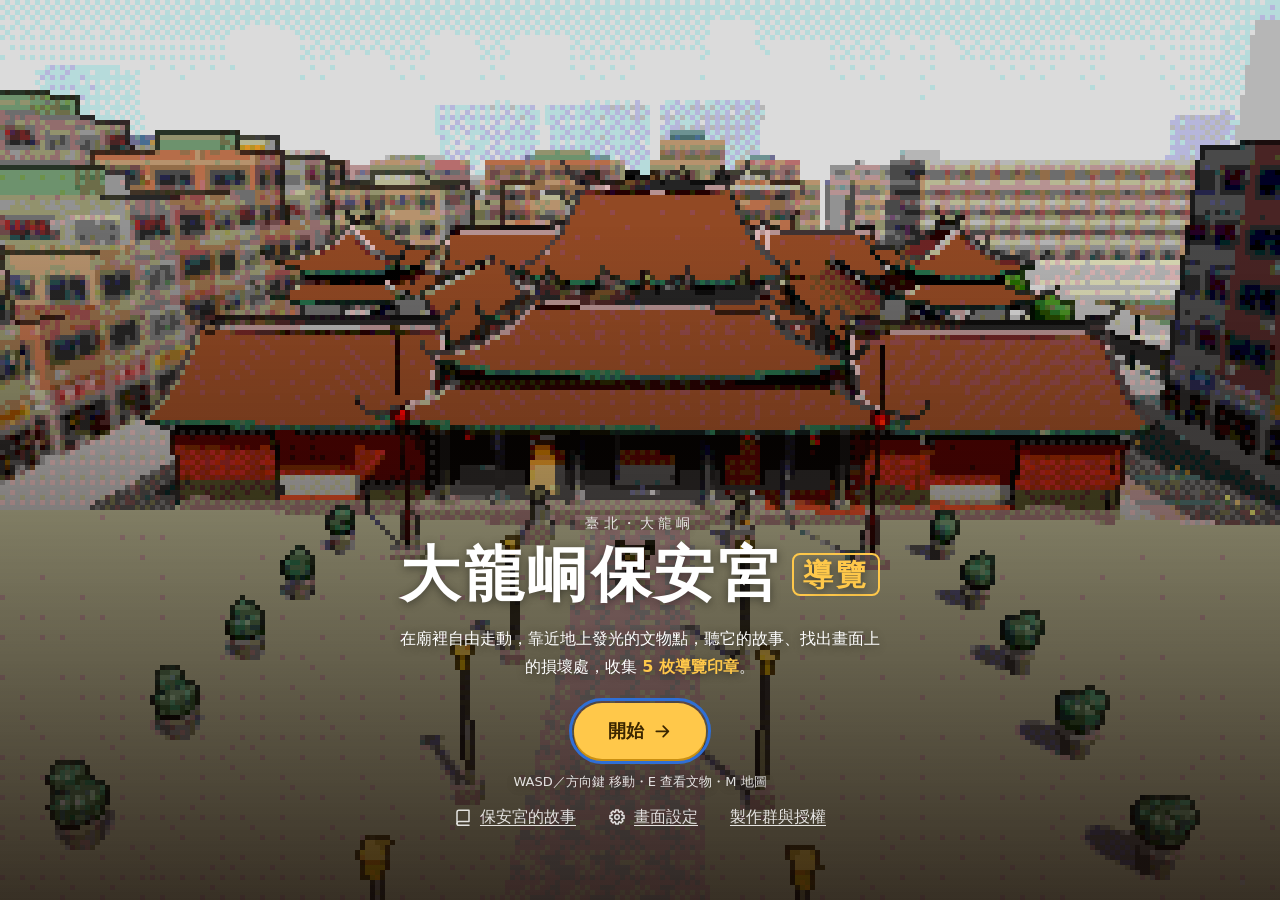
==== game/index.html @ 2e1bc251 "新增導覽遊戲分頁（game/），文物清單右上角可進入 遊戲由 baoan-temple-3d 的 game/spot-diff 分支（8c35fa6）以 npm run build:game 建置。 " ====
<!doctype html>
<html lang="zh-Hant">
  <head>
    <meta charset="UTF-8" />
    <meta name="viewport" content="width=device-width, initial-scale=1.0, viewport-fit=cover" />
    <meta name="theme-color" content="#4a120e" />
    <meta name="description" content="在大龍峒保安宮的 3D 廟埕自由走動，認識文物、找出畫面上的損壞處，收集導覽印章。" />
    <link rel="icon" href="data:," />
    <title>大龍峒保安宮導覽</title>
    <script type="module" crossorigin src="./assets/game-DL27lLbr.js"></script>
    <link rel="stylesheet" crossorigin href="./assets/game-BCe-bysK.css">
  </head>
  <body data-state="loading">
    <canvas id="scene" aria-label="保安宮 3D 場景"></canvas>
    <div id="hud" class="hud" hidden></div>
    <div id="overlay" class="overlay"></div>
    <div id="screen" class="screens"></div>
    <div id="minigame" class="minigame-root" hidden></div>
    <!-- 載入畫面直接寫在 HTML：JS 還在下載時就看得到 -->
    <section id="loading" class="screen loading-screen" aria-live="polite">
      <div class="loading-inner">
        <p class="title-kicker">臺北・大龍峒</p>
        <h1 class="game-title">大龍峒保安宮<span>導覽</span></h1>
        <div class="loading-bar" role="progressbar" aria-label="載入進度" aria-valuemin="0" aria-valuemax="100" aria-valuenow="0"><i></i></div>
        <p class="loading-text">載入中…</p>
      </div>
    </section>
  </body>
</html>
---- game/assets/game-BCe-bysK.css ----
:root{--ink: #2a1a12;--ink-soft: #6f5d4f;--paper: #fbf5ea;--paper-2: #f0e5d1;--accent: #8c2a1c;--gold: #ffc84a;--gold-ink: #3b2600;--gold-edge: #c98f12;--seal: #bf3328;--panel: rgba(28, 20, 16, .74);--line: rgba(42, 26, 18, .16);--focus: #2f6fd6;--safe-t: env(safe-area-inset-top, 0px);--safe-r: env(safe-area-inset-right, 0px);--safe-b: env(safe-area-inset-bottom, 0px);--safe-l: env(safe-area-inset-left, 0px);--sans: "PingFang TC", "Noto Sans TC", "Microsoft JhengHei", system-ui, sans-serif;--serif: "Noto Serif TC", "Songti TC", "STSong", "DFKai-SB", "BiauKai", "PMingLiU", serif}*,*:before,*:after{box-sizing:border-box}[hidden]{display:none!important}html,body{margin:0;height:100dvh;overflow:hidden;background:#dce8f2;color:var(--ink);font-family:var(--sans);-webkit-tap-highlight-color:transparent;-webkit-text-size-adjust:100%;overscroll-behavior:none}body{user-select:none;-webkit-user-select:none}#scene{position:fixed;top:0;right:0;bottom:0;left:0;display:block;width:100vw;height:100dvh;touch-action:none}button{font:inherit;color:inherit}:focus-visible{outline:3px solid var(--focus);outline-offset:2px}kbd{display:inline-grid;place-items:center;min-width:26px;height:26px;padding:0 6px;border-radius:7px;background:#fff;color:var(--ink);font:800 14px/1 var(--sans);box-shadow:0 2px #00000059}.icon{display:inline-flex;flex:none;width:1.15em;height:1.15em}.icon svg{width:100%;height:100%}.btn{display:inline-flex;align-items:center;justify-content:center;gap:8px;min-height:48px;padding:0 22px;border:0;border-radius:999px;font-size:16px;font-weight:700;cursor:pointer;white-space:nowrap;transition:transform .08s,box-shadow .08s,background .15s}.btn-primary{background:var(--gold);color:var(--gold-ink);box-shadow:0 3px 0 var(--gold-edge)}.btn-primary:hover{background:#ffd36b}.btn-primary:active{transform:translateY(2px);box-shadow:0 1px 0 var(--gold-edge)}.btn-ghost{background:transparent;color:var(--ink);box-shadow:inset 0 0 0 2px var(--line)}.btn-ghost:hover{background:#2a1a120f}.btn-text{min-height:44px;background:none;color:inherit;font-weight:500;text-decoration:underline;text-underline-offset:3px}.btn-large{min-height:56px;padding:0 34px;font-size:18px}.btn-small{min-height:44px;padding:0 14px;font-size:14px}.stars{display:inline-flex;gap:1px;letter-spacing:0}.star{color:#c9bba8}.star.on{color:#f0a818}.hud{position:fixed;top:0;right:0;bottom:0;left:0;z-index:20;pointer-events:none}.hud-left{position:absolute;top:calc(12px + var(--safe-t));left:calc(12px + var(--safe-l));display:flex;flex-direction:column;gap:8px;width:min(280px,calc(100vw - 180px - var(--safe-l) - var(--safe-r)))}.hud-panel{border-radius:14px;background:var(--panel);color:#fff;box-shadow:0 4px 14px #00000038;backdrop-filter:blur(6px);-webkit-backdrop-filter:blur(6px)}.hud-status{padding:8px 14px}.hud-row{display:flex;align-items:center;gap:8px;font-size:15px;line-height:1.7;white-space:nowrap}.hud-row .icon{color:#ffd98a}.hud-loc{font-weight:700;overflow:hidden;text-overflow:ellipsis}.hud-count{color:var(--gold);font-size:18px}.hud-tasks{pointer-events:auto;overflow:hidden}.hud-tasks-head{display:flex;align-items:center;gap:8px;width:100%;min-height:44px;padding:0 14px;border:0;background:none;font-size:15px;font-weight:700;text-align:left;cursor:pointer}.hud-tasks-sum{margin-left:auto;color:#ffd98a;font-size:13px;font-weight:500}.hud-tasks .chevron{transition:transform .2s}.hud-tasks.collapsed .chevron{transform:rotate(-90deg)}.hud-tasks.collapsed .hud-task-list{display:none}.hud-task-list{margin:0;padding:0 14px 12px;list-style:none}.hud-task-list li{display:flex;align-items:flex-start;gap:8px;padding:3px 0;font-size:14px;line-height:1.45}.task-box{display:inline-grid;flex:none;place-items:center;width:18px;height:18px;margin-top:1px;border:2px solid rgba(255,255,255,.75);border-radius:50%}.task-box .icon{width:12px;height:12px}.hud-task-list li.done{color:#fff9}.hud-task-list li.done .task-box{border-color:#5cc477;background:#5cc477;color:#fff}.hud-map{position:absolute;top:calc(12px + var(--safe-t));right:calc(12px + var(--safe-r));width:156px;height:156px;padding:0;overflow:hidden;border:3px solid rgba(255,250,240,.92);border-radius:18px;background:#e6dece;box-shadow:0 4px 14px #00000040;cursor:pointer;pointer-events:auto}.hud-map-canvas{display:block;width:100%;height:100%}.hud-map-key{position:absolute;left:6px;bottom:6px;display:inline-flex;align-items:center;gap:4px;padding:3px 8px 3px 3px;border-radius:9px;background:var(--panel);color:#fff;font-size:13px}.hud-map-key kbd{min-width:22px;height:22px;font-size:12px}.touch .hud-map-key{left:auto;right:6px;padding:0;width:30px;height:30px;justify-content:center;border-radius:50%}.hud-settings{position:absolute;top:calc(12px + var(--safe-t) + 156px + 10px);right:calc(12px + var(--safe-r));display:grid;place-items:center;width:44px;height:44px;padding:0;border:0;border-radius:50%;background:var(--panel);color:#fff;box-shadow:0 4px 12px #00000040;cursor:pointer;pointer-events:auto;touch-action:manipulation}.hud-settings .icon{width:22px;height:22px}.hud-settings.hud-story{top:calc(12px + var(--safe-t) + 156px + 10px + 44px + 8px)}.hud-hint{position:absolute;left:50%;bottom:calc(14px + var(--safe-b));margin:0;padding:8px 16px;border-radius:999px;background:var(--panel);color:#fff;font-size:13px;white-space:nowrap;transform:translate(-50%)}.hud-note{position:absolute;left:50%;bottom:calc(56px + var(--safe-b));max-width:calc(100vw - 32px);margin:0;padding:6px 12px;border-radius:10px;background:#8c2a1cd9;color:#fff;font-size:12px;text-align:center;transform:translate(-50%)}.prompt{position:absolute;top:0;left:0;display:inline-flex;align-items:center;gap:10px;min-height:44px;padding:6px 16px 6px 8px;border:0;border-radius:999px;background:#1c1410d6;color:#fff;font-size:15px;font-weight:700;white-space:nowrap;cursor:pointer;pointer-events:auto;box-shadow:0 4px 12px #0000004d;animation:pop-in .18s ease-out}.touch .prompt kbd{border-radius:50%}.btn-a{position:absolute;right:calc(28px + var(--safe-r));bottom:calc(40px + var(--safe-b));width:76px;height:76px;border:4px solid rgba(255,255,255,.92);border-radius:50%;background:var(--gold);color:var(--gold-ink);font-size:30px;font-weight:800;box-shadow:0 5px 0 var(--gold-edge),0 8px 18px #0000004d;cursor:pointer;pointer-events:auto;touch-action:manipulation;animation:pop-in .18s ease-out}.btn-a:active{transform:translateY(3px);box-shadow:0 2px 0 var(--gold-edge)}.joy-zone{position:absolute;left:0;bottom:0;width:55vw;height:50dvh;touch-action:none;pointer-events:auto}.joy-base{position:absolute;left:calc(84px + var(--safe-l));top:calc(100% - 100px - var(--safe-b));width:120px;height:120px;margin:-60px 0 0 -60px;border:2px solid rgba(255,255,255,.6);border-radius:50%;background:#1c14104d;opacity:.7;pointer-events:none}.joy-base.active{opacity:1}.joy-knob{position:absolute;top:50%;left:50%;width:56px;height:56px;margin:-28px 0 0 -28px;border-radius:50%;background:#ffffffeb;box-shadow:0 3px 10px #0000004d}.overlay{position:fixed;top:0;right:0;bottom:0;left:0;z-index:40;pointer-events:none}.overlay>*{pointer-events:auto}.info-backdrop{position:fixed;top:0;right:0;bottom:0;left:0;background:#140c0838;animation:fade-in .2s}.info-card{position:fixed;top:50%;right:calc(16px + var(--safe-r));width:min(380px,calc(100vw - 32px));max-height:calc(100dvh - 32px - var(--safe-t) - var(--safe-b));overflow:auto;border-radius:20px;background:var(--paper);color:var(--ink);box-shadow:0 14px 40px #00000059;transform:translateY(-50%);animation:card-in .22s ease-out;user-select:text;-webkit-user-select:text;overscroll-behavior:contain}.info-card.leaving,.info-backdrop.leaving{opacity:0;transition:opacity .18s}.info-thumb{margin:0}.info-thumb img{display:block;width:100%;aspect-ratio:4 / 3;object-fit:cover;background:var(--paper-2)}.info-close{position:absolute;top:10px;right:10px;z-index:1;display:grid;place-items:center;width:44px;height:44px;padding:0;border:0;border-radius:50%;background:#ffffffe0;color:var(--ink);cursor:pointer}.info-body{padding:18px 20px 20px}.info-kicker{margin:0 48px 4px 0;color:var(--accent);font-size:13px;font-weight:700;letter-spacing:.04em}.info-body h2{margin:0 48px 12px 0;font-family:var(--serif);font-size:24px;line-height:1.3}.info-meta{display:grid;gap:6px;margin:0 0 14px;padding:12px 14px;border-radius:12px;background:var(--paper-2)}.info-meta div{display:flex;gap:12px}.info-meta dt{flex:none;width:4.5em;color:var(--ink-soft);font-size:14px}.info-meta dd{display:flex;flex-wrap:wrap;gap:4px 10px;margin:0;font-size:15px}.cls-chip{display:inline-flex;align-items:center;gap:5px}.cls-chip i{width:10px;height:10px;border-radius:50%;box-shadow:0 0 0 1px #0003}.info-text{margin:0 0 14px;font-size:15px;line-height:1.75}.info-story-title{margin:0 0 6px;color:var(--accent);font-family:var(--serif);font-size:17px;line-height:1.4}.info-draft{margin:-6px 0 4px;color:var(--ink-soft);font-size:12px}.info-sources{margin:0 0 14px}.info-best{margin:0 0 14px;padding:8px 12px;border-radius:10px;background:#fff4d4;font-size:14px}.info-note{margin:0 0 14px;color:var(--ink-soft);font-size:14px}.info-actions{display:flex;flex-wrap:wrap;gap:10px}.info-actions .btn{flex:1 1 auto}.map-backdrop{position:fixed;top:0;right:0;bottom:0;left:0;display:grid;place-items:center;padding:calc(12px + var(--safe-t)) calc(12px + var(--safe-r)) calc(12px + var(--safe-b)) calc(12px + var(--safe-l));background:#140c088c;animation:fade-in .2s}.map-panel{display:flex;flex-direction:column;gap:10px;width:min(560px,100%);height:min(820px,100%);padding:14px;border-radius:20px;background:var(--paper);box-shadow:0 14px 40px #00000059;animation:pop-in .2s ease-out}.map-panel header{display:flex;align-items:center;justify-content:space-between;gap:12px}.map-panel h2{display:flex;align-items:center;gap:8px;margin:0;font-size:18px}.map-frame{flex:1;min-height:0}.map-canvas{display:block;width:100%;height:100%;border-radius:12px}.map-legend{display:flex;flex-wrap:wrap;gap:6px 16px;margin:0;padding:0 4px;list-style:none;font-size:13px}.map-legend li{display:inline-flex;align-items:center;gap:6px}.dot{width:12px;height:12px;border:1.5px solid rgba(40,20,10,.8);border-radius:50%}.dot.gold{background:#f2b632}.dot.green{background:#3e9b5a}.dot.white{width:9px;height:9px;background:#fff}.dot.you{border:0;border-radius:0;background:#2f6fd6;clip-path:polygon(50% 0,100% 100%,50% 75%,0 100%)}.screens{position:fixed;top:0;right:0;bottom:0;left:0;z-index:60;pointer-events:none}.screens>*{pointer-events:auto}.screen{position:fixed;top:0;right:0;bottom:0;left:0;display:grid;place-items:center;padding:calc(16px + var(--safe-t)) calc(16px + var(--safe-r)) calc(16px + var(--safe-b)) calc(16px + var(--safe-l));transition:opacity .3s}.screen.leaving{opacity:0;pointer-events:none}.game-title{margin:0;font-family:var(--serif);font-size:clamp(24px,8.5vw,60px);white-space:nowrap;font-weight:800;letter-spacing:.06em;line-height:1.2}.game-title span{display:inline-block;margin-left:.35em;padding:.05em .3em;border:2px solid currentColor;border-radius:8px;color:var(--gold);font-size:.5em;letter-spacing:.1em;vertical-align:.35em}.title-kicker{margin:0 0 6px;font-size:14px;letter-spacing:.3em;opacity:.85}.loading-screen{z-index:70;background:radial-gradient(ellipse at 50% 35%,#6a2217,#2a0e0a 75%);color:#fbf1de;text-align:center}.loading-inner{width:min(380px,100%)}.loading-bar{height:10px;margin:26px 0 10px;overflow:hidden;border-radius:999px;background:#ffffff26}.loading-bar i{display:block;width:0;height:100%;border-radius:inherit;background:linear-gradient(90deg,#ffc84a,#ffe39a);transition:width .25s}.loading-text{margin:0;font-size:14px;opacity:.8}.loading-screen.failed .loading-bar i{background:#e05a4a}.title-screen{align-items:end;background:linear-gradient(180deg,#140a0600 25%,#140a06c7);color:#fff;text-align:center}.title-inner{width:min(560px,100%);padding-bottom:5dvh;text-shadow:0 2px 10px rgba(0,0,0,.45);animation:rise-in .5s ease-out}.title-lead{margin:14px auto 22px;max-width:30em;font-size:16px;line-height:1.75}.title-lead b{color:var(--gold)}.title-screen .btn{text-shadow:none}.title-resume{margin:12px 0 0;color:#ffd98a;font-size:14px}.title-controls{margin:14px 0 0;font-size:13px;opacity:.85}.finale-screen{overflow:auto;background:#140a068c}.finale-card{width:min(660px,100%);max-height:100%;overflow:auto;padding:26px 24px 20px;border-radius:24px;background:var(--paper);color:var(--ink);text-align:center;box-shadow:0 18px 50px #0006;animation:pop-in .3s ease-out}.finale-kicker{margin:0;color:var(--accent);font-size:14px;font-weight:700;letter-spacing:.2em}.finale-card h1{margin:4px 0 16px;font-family:var(--serif);font-size:clamp(26px,6vw,36px)}.finale-stats{display:grid;grid-template-columns:1.4fr 1fr 1fr;gap:10px;margin-bottom:18px}.finale-stats div{display:flex;flex-direction:column;justify-content:center;padding:10px 6px;border-radius:14px;background:var(--paper-2)}.finale-stats span{color:var(--ink-soft);font-size:13px}.finale-stats b{font-size:22px}.finale-stats .finale-rate b{color:var(--accent);font-size:40px;line-height:1.1}.finale-sub{display:flex;align-items:center;justify-content:center;gap:6px;margin:0 0 12px;font-size:17px}.finale-note{margin:16px 0 12px;color:var(--ink-soft);font-size:13px}.finale-actions{display:flex;flex-direction:column;align-items:center;gap:4px}.stamp-book{display:grid;grid-template-columns:repeat(auto-fit,minmax(104px,1fr));gap:14px 8px}.stamp{display:flex;flex-direction:column;align-items:center;gap:8px}.stamp-seal{display:flex;flex-direction:column;align-items:center;justify-content:center;width:86px;height:86px;border:3px solid var(--seal);border-radius:50%;background:radial-gradient(circle,#bf33281a,#bf332805 70%);box-shadow:inset 0 0 0 3px var(--paper),inset 0 0 0 5px var(--seal);color:var(--seal);font-family:var(--serif);text-align:center;transform:rotate(-8deg)}.stamp-building{font-size:11px;letter-spacing:.2em}.stamp-name{max-width:62px;font-size:14px;font-weight:800;line-height:1.15}.stamp:not(.on) .stamp-seal{border:2px dashed #b9ab98;background:none;box-shadow:none;color:#b9ab98;transform:none}.stamp-caption{display:flex;flex-direction:column;gap:2px;font-size:13px;line-height:1.35}.stamp-caption .muted{color:var(--ink-soft)}.stamp-seal.big{width:150px;height:150px;margin:0 auto;border-width:4px;box-shadow:inset 0 0 0 4px var(--paper),inset 0 0 0 7px var(--seal);animation:stamp-in .5s cubic-bezier(.2,.8,.3,1.2) both}.stamp-seal.big .stamp-building{font-size:15px}.stamp-seal.big .stamp-name{max-width:108px;font-size:22px}.stamp-toast{position:fixed;top:0;right:0;bottom:0;left:0;z-index:90;display:grid;place-items:center;background:#140a0673;animation:fade-in .2s;cursor:pointer}.stamp-toast.leaving{opacity:0;transition:opacity .2s}.stamp-toast-card{padding:28px 40px 22px;border-radius:24px;background:var(--paper);color:var(--ink);text-align:center;box-shadow:0 18px 50px #0006}.stamp-toast-title{margin:18px 0 2px;font-family:var(--serif);font-size:22px;font-weight:800}.stamp-toast-count{margin:0;color:var(--ink-soft);font-size:14px}.minigame-root{position:fixed;top:0;right:0;bottom:0;left:0;z-index:80;overflow:hidden;background:#1f1410;color:#fff}.placeholder-screen{position:absolute;top:0;right:0;bottom:0;left:0;display:grid;place-items:center;padding:calc(20px + var(--safe-t)) calc(20px + var(--safe-r)) calc(20px + var(--safe-b)) calc(20px + var(--safe-l));background:radial-gradient(ellipse at 50% 30%,#4a2418,#1a0f0b 75%);overflow:auto}.placeholder-card{width:min(420px,100%);padding:28px 24px 22px;border-radius:22px;background:var(--paper);color:var(--ink);text-align:center;animation:pop-in .25s ease-out}.placeholder-icon{display:inline-grid;place-items:center;width:64px;height:64px;border-radius:50%;background:var(--gold);color:var(--gold-ink);font-size:30px}.placeholder-card h1{margin:14px 0 4px;font-family:var(--serif);font-size:26px}.placeholder-name{margin:0 0 12px;color:var(--accent);font-weight:700}.placeholder-card p{line-height:1.7}.placeholder-reason{color:var(--ink-soft);font-size:12px;word-break:break-all}.placeholder-actions{display:flex;flex-direction:column;gap:10px;margin-top:18px}.minigame-loading{color:#fbf1de;font-size:16px}.debug-panel{position:fixed;bottom:calc(8px + var(--safe-b));left:calc(8px + var(--safe-l));z-index:100;display:flex;flex-direction:column-reverse;align-items:flex-start;gap:6px;padding:4px;border-radius:10px;background:#0000008c;color:#fff;font-size:12px;-webkit-user-select:none;user-select:none}.debug-panel button,.debug-panel select{min-height:32px;padding:0 10px;border:0;border-radius:8px;background:#ffffff26;color:#fff;font-size:12px;cursor:pointer}.debug-panel select{max-width:220px}.debug-panel option{color:#000}.debug-panel button.on{background:var(--accent)}.debug-row{display:flex;gap:4px;justify-content:center}.debug-body code{white-space:pre}.debug-body{display:flex;flex-direction:column;gap:4px;padding:0 4px 4px}@media (max-width: 600px){.hud-left{width:min(240px,calc(100vw - 144px - var(--safe-l) - var(--safe-r)))}.hud-row{font-size:14px}.hud-map{width:112px;height:112px;border-radius:16px}.hud-settings{top:calc(12px + var(--safe-t) + 112px + 10px)}.hud-settings.hud-story{top:calc(12px + var(--safe-t) + 112px + 10px + 44px + 8px)}.info-card{top:auto;right:0;bottom:0;left:0;width:auto;max-height:min(78dvh,calc(100dvh - 24px - var(--safe-t)));padding-bottom:var(--safe-b);border-radius:22px 22px 0 0;transform:none;animation:sheet-in .25s ease-out}.info-thumb img{aspect-ratio:16 / 9}.finale-stats{grid-template-columns:1fr 1fr}.finale-stats .finale-rate{grid-column:1 / -1}.stamp-book{grid-template-columns:repeat(3,1fr)}}@media (max-height: 480px){.hud-map{width:104px;height:104px}.hud-settings{top:calc(12px + var(--safe-t));right:calc(12px + var(--safe-r) + 104px + 10px)}.hud-settings.hud-story{top:calc(12px + var(--safe-t));right:calc(12px + var(--safe-r) + 104px + 10px + 44px + 8px)}.info-card{top:calc(8px + var(--safe-t));right:calc(8px + var(--safe-r));bottom:calc(8px + var(--safe-b));left:auto;width:min(400px,60vw);max-height:none;border-radius:18px;transform:none;animation:card-in .22s ease-out}.info-thumb{display:none}.title-inner{padding-bottom:0}.title-lead{margin:6px auto 12px;font-size:14px}.game-title{font-size:min(34px,8.5vw)}.stamp-seal{width:72px;height:72px}}@keyframes fade-in{0%{opacity:0}}@keyframes pop-in{0%{opacity:0;scale:.92}}@keyframes card-in{0%{opacity:0;translate:24px 0}}@keyframes sheet-in{0%{translate:0 40%}}@keyframes rise-in{0%{opacity:0;translate:0 16px}}@keyframes stamp-in{0%{opacity:0;transform:scale(2.4) rotate(-24deg)}60%{opacity:1;transform:scale(.92) rotate(-8deg)}to{transform:scale(1) rotate(-8deg)}}@media (prefers-reduced-motion: reduce){*,*:before,*:after{animation-duration:.01ms!important;transition-duration:.01ms!important}}.title-credits{margin-top:4px;color:inherit;opacity:.85}.credits-screen{z-index:60}.credits-card{width:min(560px,100%);max-width:560px;max-height:calc(100dvh - 32px - var(--safe-t) - var(--safe-b));overflow-y:auto;text-align:left}.credits-card h2{margin:18px 0 6px;font-size:16px}.credits-card ul{margin:0;padding-left:1.2em;font-size:14px;line-height:1.7}.credits-card a{color:var(--accent)}.title-links{display:flex;flex-wrap:wrap;justify-content:center;gap:0 8px;margin-top:4px}.title-settings .icon{width:18px;height:18px}.title-settings,.title-credits{margin-top:0;padding:0 12px;opacity:.85}.settings-screen{z-index:60;background:#140c0880;animation:fade-in .2s}.settings-card{width:min(440px,100%);text-align:left}.settings-card h1{margin:0 0 14px;text-align:center}.settings-label{margin:0 0 8px;color:var(--ink-soft);font-size:14px;font-weight:700}.style-options{display:grid;gap:10px}.style-option{display:grid;grid-template-columns:64px 1fr 24px;align-items:center;gap:12px;min-height:72px;padding:10px 12px;border:0;border-radius:14px;background:#fff;box-shadow:inset 0 0 0 2px var(--line);text-align:left;cursor:pointer}.style-option[aria-pressed=true]{background:#fff7e2;box-shadow:inset 0 0 0 3px var(--gold-edge)}.style-option:disabled{cursor:progress;opacity:.7}.style-text b{display:block;font-size:16px}.style-text small{display:block;margin-top:2px;color:var(--ink-soft);font-size:13px;line-height:1.5}.style-check{display:grid;place-items:center;width:24px;height:24px;border-radius:50%;background:var(--gold-edge);color:#fff;visibility:hidden}.style-check .icon{width:16px;height:16px}.style-option[aria-pressed=true] .style-check{visibility:visible}.style-swatch{width:64px;height:52px;border-radius:10px;background:linear-gradient(180deg,#4f86c9,#9fbde0 30%,#8c5446 34%,#a8604c 52%,#2b1712 56%,#3b2620 74%,#b8b0a0 78%,#cfc8b8)}.style-swatch.filter{background:repeating-linear-gradient(90deg,rgba(26,22,24,.22) 0 1px,transparent 1px 6px),repeating-linear-gradient(180deg,rgba(26,22,24,.22) 0 1px,transparent 1px 6px),linear-gradient(180deg,#4f86c9 0,#4f86c9 30%,#8c5446 30%,#8c5446 52%,#2b1712 52%,#2b1712 74%,#b8b0a0 74%);image-rendering:pixelated}.style-swatch.pixel{background:repeating-linear-gradient(90deg,rgba(26,22,24,.18) 0 1px,transparent 1px 8px),repeating-linear-gradient(180deg,rgba(26,22,24,.18) 0 1px,transparent 1px 8px),linear-gradient(180deg,#3e6db2 0,#3e6db2 16%,#6e98cf 16%,#6e98cf 32%,#1a1618 32%,#1a1618 36%,#c96a3f 36%,#c96a3f 48%,#9e4c33 48%,#9e4c33 56%,#4d2a1d 56%,#4d2a1d 76%,#aea89c 76%);image-rendering:pixelated}.settings-status{min-height:1.7em;margin:12px 0 0;color:var(--accent);font-size:14px;font-weight:700;text-align:center}.settings-note{margin:4px 0 0;color:var(--ink-soft);font-size:12px;text-align:center}.title-story .icon{width:18px;height:18px}.title-story{margin-top:0;padding:0 12px;opacity:.85}.story-screen{position:fixed;top:0;right:0;bottom:0;left:0;z-index:65;display:grid;place-items:center;padding:calc(20px + var(--safe-t)) calc(20px + var(--safe-r)) calc(20px + var(--safe-b)) calc(20px + var(--safe-l));background:#140c089e;animation:fade-in .2s}.story-screen.leaving{opacity:0;transition:opacity .18s}.story-card{display:flex;flex-direction:column;width:min(680px,100%);max-height:calc(100dvh - 40px - var(--safe-t) - var(--safe-b));overflow:hidden;border-radius:22px;background:var(--paper);color:var(--ink);box-shadow:0 14px 40px #00000059;animation:pop-in .25s ease-out;user-select:text;-webkit-user-select:text}.story-head{display:flex;flex:none;align-items:flex-start;justify-content:space-between;gap:12px;padding:20px 20px 14px 24px;border-bottom:1px solid var(--line)}.story-kicker{margin:0 0 2px;color:var(--accent);font-size:13px;font-weight:700;letter-spacing:.2em}.story-head h1{margin:0;font-family:var(--serif);font-size:28px;line-height:1.3}.story-draft{display:inline-block;margin:8px 0 0;padding:2px 10px;border-radius:999px;background:var(--paper-2);color:var(--ink-soft);font-size:12px}.story-close{position:static;flex:none;background:var(--paper-2)}.story-body{flex:1 1 auto;min-height:0;padding:4px 24px;overflow-y:auto;overscroll-behavior:contain;-webkit-overflow-scrolling:touch}.story-body:focus{outline:none}.story-lead{margin:16px 0 2px;color:var(--ink-soft);font-size:16px;line-height:1.8}.story-section{padding:18px 0;border-bottom:1px dashed var(--line)}.story-section:last-child{border-bottom:0}.story-era{display:inline-block;margin:0 0 6px;padding:2px 10px;border-radius:999px;background:var(--accent);color:#fff;font-size:12px;font-weight:700;letter-spacing:.04em}.story-section h2{margin:0 0 8px;font-family:var(--serif);font-size:20px;line-height:1.4}.story-text{margin:0 0 8px;font-size:16px;line-height:1.9}.story-sources{color:var(--ink-soft);font-size:13px}.story-sources summary{display:inline-flex;align-items:center;gap:4px;min-height:32px;color:var(--accent);font-weight:700;cursor:pointer;list-style:none}.story-sources summary::-webkit-details-marker{display:none}.story-sources summary:before{content:"";width:0;height:0;border-top:5px solid transparent;border-bottom:5px solid transparent;border-left:7px solid currentColor;transition:transform .15s}.story-sources[open] summary:before{transform:rotate(90deg)}.story-sources ol{margin:2px 0 4px;padding-left:1.5em;line-height:1.6}.story-sources li+li{margin-top:4px}.story-sources a{color:var(--accent);overflow-wrap:anywhere}.story-foot{display:flex;flex:none;justify-content:flex-end;padding:12px 24px 16px;border-top:1px solid var(--line)}.story-foot .btn{min-width:140px}@media (max-width: 600px){.story-screen{padding:0}.story-card{width:100%;height:100%;max-height:none;border-radius:0}.story-head{padding:calc(14px + var(--safe-t)) calc(12px + var(--safe-r)) 12px calc(18px + var(--safe-l))}.story-head h1{font-size:24px}.story-body{padding:0 calc(18px + var(--safe-r)) 0 calc(18px + var(--safe-l))}.story-foot{padding:10px calc(16px + var(--safe-r)) calc(10px + var(--safe-b)) calc(16px + var(--safe-l))}.story-foot .btn{width:100%}}@media (max-height: 480px){.story-screen{padding:calc(8px + var(--safe-t)) calc(8px + var(--safe-r)) calc(8px + var(--safe-b)) calc(8px + var(--safe-l))}.story-card{height:auto;max-height:calc(100dvh - 16px - var(--safe-t) - var(--safe-b));border-radius:18px}.story-head{padding:10px 12px 8px 18px}.story-head h1{font-size:20px}.story-draft{margin-top:4px}.story-foot{padding:8px 16px}}
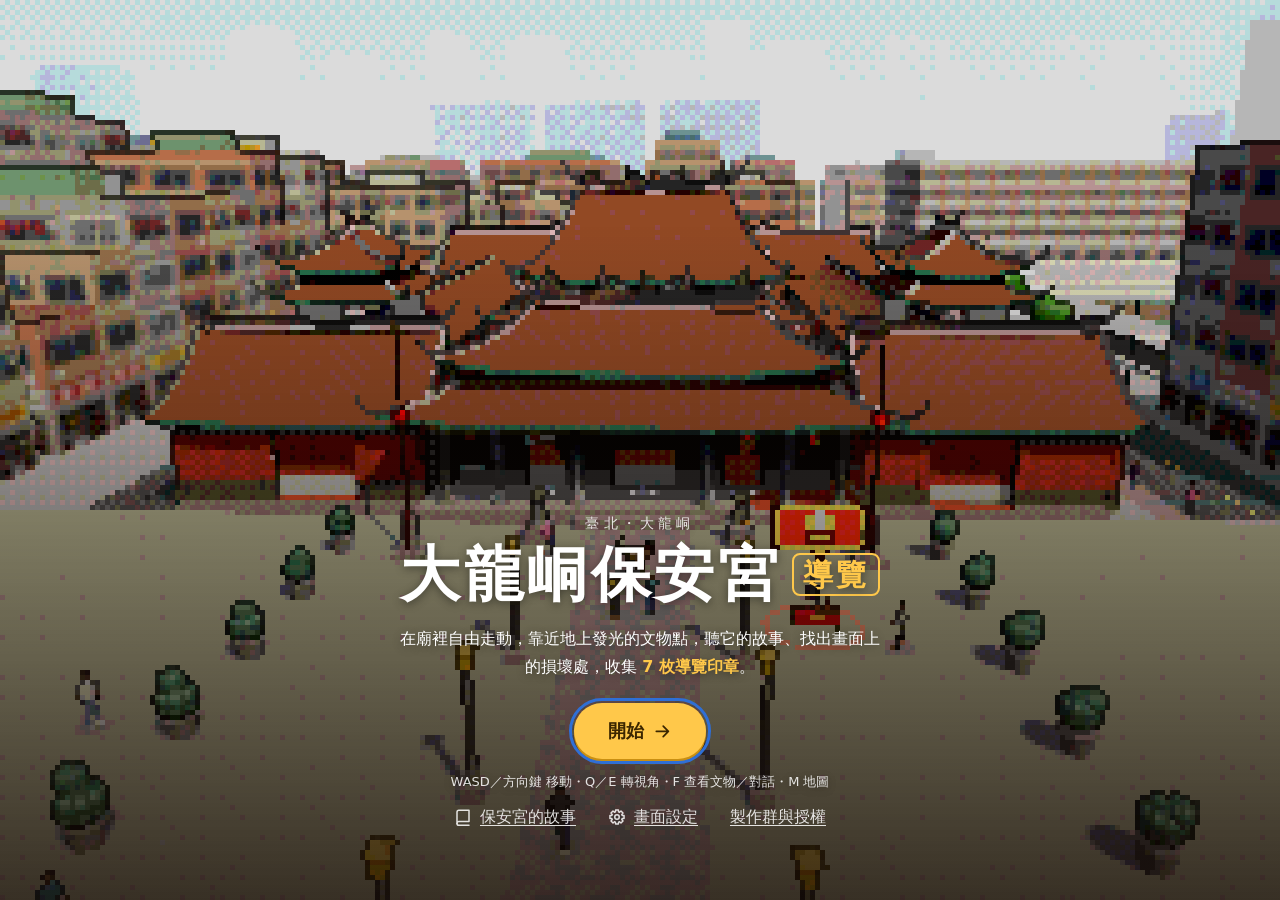
==== commit de0ee5db: "更新導覽遊戲（baoan-temple-3d e58f2ba）：7 件壁畫找碴、解籤師父、廟裡的民眾 Co-Authored-By: Claude Opus 5.5 <noreply@anthropi" ====
--- a/game/index.html
+++ b/game/index.html
@@ -7,8 +7,8 @@
     <meta name="description" content="在大龍峒保安宮的 3D 廟埕自由走動，認識文物、找出畫面上的損壞處，收集導覽印章。" />
     <link rel="icon" href="data:," />
     <title>大龍峒保安宮導覽</title>
-    <script type="module" crossorigin src="./assets/game-DL27lLbr.js"></script>
-    <link rel="stylesheet" crossorigin href="./assets/game-BCe-bysK.css">
+    <script type="module" crossorigin src="./assets/game-CSCug4kG.js"></script>
+    <link rel="stylesheet" crossorigin href="./assets/game-JFZU3gXx.css">
   </head>
   <body data-state="loading">
     <canvas id="scene" aria-label="保安宮 3D 場景"></canvas>
--- a/game/assets/game-JFZU3gXx.css
+++ b/game/assets/game-JFZU3gXx.css
@@ -0,0 +1 @@
+:root{--ink: #2a1a12;--ink-soft: #6f5d4f;--paper: #fbf5ea;--paper-2: #f0e5d1;--accent: #8c2a1c;--gold: #ffc84a;--gold-ink: #3b2600;--gold-edge: #c98f12;--seal: #bf3328;--panel: rgba(28, 20, 16, .74);--line: rgba(42, 26, 18, .16);--focus: #2f6fd6;--safe-t: env(safe-area-inset-top, 0px);--safe-r: env(safe-area-inset-right, 0px);--safe-b: env(safe-area-inset-bottom, 0px);--safe-l: env(safe-area-inset-left, 0px);--sans: "PingFang TC", "Noto Sans TC", "Microsoft JhengHei", system-ui, sans-serif;--serif: "Noto Serif TC", "Songti TC", "STSong", "DFKai-SB", "BiauKai", "PMingLiU", serif}*,*:before,*:after{box-sizing:border-box}[hidden]{display:none!important}html,body{margin:0;height:100dvh;overflow:hidden;background:#dce8f2;color:var(--ink);font-family:var(--sans);-webkit-tap-highlight-color:transparent;-webkit-text-size-adjust:100%;overscroll-behavior:none}body{user-select:none;-webkit-user-select:none}#scene{position:fixed;top:0;right:0;bottom:0;left:0;display:block;width:100vw;height:100dvh;touch-action:none}button{font:inherit;color:inherit}:focus-visible{outline:3px solid var(--focus);outline-offset:2px}kbd{display:inline-grid;place-items:center;min-width:26px;height:26px;padding:0 6px;border-radius:7px;background:#fff;color:var(--ink);font:800 14px/1 var(--sans);box-shadow:0 2px #00000059}.icon{display:inline-flex;flex:none;width:1.15em;height:1.15em}.icon svg{width:100%;height:100%}.btn{display:inline-flex;align-items:center;justify-content:center;gap:8px;min-height:48px;padding:0 22px;border:0;border-radius:999px;font-size:16px;font-weight:700;cursor:pointer;white-space:nowrap;transition:transform .08s,box-shadow .08s,background .15s}.btn-primary{background:var(--gold);color:var(--gold-ink);box-shadow:0 3px 0 var(--gold-edge)}.btn-primary:hover{background:#ffd36b}.btn-primary:active{transform:translateY(2px);box-shadow:0 1px 0 var(--gold-edge)}.btn-ghost{background:transparent;color:var(--ink);box-shadow:inset 0 0 0 2px var(--line)}.btn-ghost:hover{background:#2a1a120f}.btn-text{min-height:44px;background:none;color:inherit;font-weight:500;text-decoration:underline;text-underline-offset:3px}.btn-large{min-height:56px;padding:0 34px;font-size:18px}.btn-small{min-height:44px;padding:0 14px;font-size:14px}.stars{display:inline-flex;gap:1px;letter-spacing:0}.star{color:#c9bba8}.star.on{color:#f0a818}.hud{position:fixed;top:0;right:0;bottom:0;left:0;z-index:20;pointer-events:none}.hud-left{position:absolute;top:calc(12px + var(--safe-t));left:calc(12px + var(--safe-l));display:flex;flex-direction:column;gap:8px;width:min(280px,calc(100vw - 180px - var(--safe-l) - var(--safe-r)))}.hud-panel{border-radius:14px;background:var(--panel);color:#fff;box-shadow:0 4px 14px #00000038;backdrop-filter:blur(6px);-webkit-backdrop-filter:blur(6px)}.hud-status{padding:8px 14px}.hud-row{display:flex;align-items:center;gap:8px;font-size:15px;line-height:1.7;white-space:nowrap}.hud-row .icon{color:#ffd98a}.hud-loc{font-weight:700;overflow:hidden;text-overflow:ellipsis}.hud-count{color:var(--gold);font-size:18px}.hud-tasks{pointer-events:auto;overflow:hidden}.hud-tasks-head{display:flex;align-items:center;gap:8px;width:100%;min-height:44px;padding:0 14px;border:0;background:none;font-size:15px;font-weight:700;text-align:left;cursor:pointer}.hud-tasks-sum{margin-left:auto;color:#ffd98a;font-size:13px;font-weight:500}.hud-tasks .chevron{transition:transform .2s}.hud-tasks.collapsed .chevron{transform:rotate(-90deg)}.hud-tasks.collapsed .hud-task-list{display:none}.hud-task-list{margin:0;padding:0 14px 12px;list-style:none}.hud-task-list li{display:flex;align-items:flex-start;gap:8px;padding:3px 0;font-size:14px;line-height:1.45}.task-box{display:inline-grid;flex:none;place-items:center;width:18px;height:18px;margin-top:1px;border:2px solid rgba(255,255,255,.75);border-radius:50%}.task-box .icon{width:12px;height:12px}.hud-task-list li.done{color:#fff9}.hud-task-list li.done .task-box{border-color:#5cc477;background:#5cc477;color:#fff}.hud-map{position:absolute;top:calc(12px + var(--safe-t));right:calc(12px + var(--safe-r));width:156px;height:156px;padding:0;overflow:hidden;border:3px solid rgba(255,250,240,.92);border-radius:18px;background:#e6dece;box-shadow:0 4px 14px #00000040;cursor:pointer;pointer-events:auto}.hud-map-canvas{display:block;width:100%;height:100%}.hud-map-key{position:absolute;left:6px;bottom:6px;display:inline-flex;align-items:center;gap:4px;padding:3px 8px 3px 3px;border-radius:9px;background:var(--panel);color:#fff;font-size:13px}.hud-map-key kbd{min-width:22px;height:22px;font-size:12px}.touch .hud-map-key{left:auto;right:6px;padding:0;width:30px;height:30px;justify-content:center;border-radius:50%}.hud-settings{position:absolute;top:calc(12px + var(--safe-t) + 156px + 10px);right:calc(12px + var(--safe-r));display:grid;place-items:center;width:44px;height:44px;padding:0;border:0;border-radius:50%;background:var(--panel);color:#fff;box-shadow:0 4px 12px #00000040;cursor:pointer;pointer-events:auto;touch-action:manipulation}.hud-settings .icon{width:22px;height:22px}.hud-settings.hud-story{top:calc(12px + var(--safe-t) + 156px + 10px + 44px + 8px)}.hud-hint{position:absolute;left:50%;bottom:calc(14px + var(--safe-b));margin:0;padding:8px 16px;border-radius:999px;background:var(--panel);color:#fff;font-size:13px;white-space:nowrap;transform:translate(-50%)}.hud-note{position:absolute;left:50%;bottom:calc(56px + var(--safe-b));max-width:calc(100vw - 32px);margin:0;padding:6px 12px;border-radius:10px;background:#8c2a1cd9;color:#fff;font-size:12px;text-align:center;transform:translate(-50%)}.prompt{position:absolute;top:0;left:0;display:inline-flex;align-items:center;gap:10px;min-height:44px;padding:6px 16px 6px 8px;border:0;border-radius:999px;background:#1c1410d6;color:#fff;font-size:15px;font-weight:700;white-space:nowrap;cursor:pointer;pointer-events:auto;box-shadow:0 4px 12px #0000004d;animation:pop-in .18s ease-out}.touch .prompt kbd{border-radius:50%}.btn-a{position:absolute;right:calc(28px + var(--safe-r));bottom:calc(40px + var(--safe-b));width:76px;height:76px;border:4px solid rgba(255,255,255,.92);border-radius:50%;background:var(--gold);color:var(--gold-ink);font-size:30px;font-weight:800;box-shadow:0 5px 0 var(--gold-edge),0 8px 18px #0000004d;cursor:pointer;pointer-events:auto;touch-action:manipulation;animation:pop-in .18s ease-out}.btn-a:active{transform:translateY(3px);box-shadow:0 2px 0 var(--gold-edge)}.joy-zone{position:absolute;left:0;bottom:0;width:55vw;height:50dvh;touch-action:none;pointer-events:auto}.joy-base{position:absolute;left:calc(84px + var(--safe-l));top:calc(100% - 100px - var(--safe-b));width:120px;height:120px;margin:-60px 0 0 -60px;border:2px solid rgba(255,255,255,.6);border-radius:50%;background:#1c14104d;opacity:.7;pointer-events:none}.joy-base.active{opacity:1}.joy-knob{position:absolute;top:50%;left:50%;width:56px;height:56px;margin:-28px 0 0 -28px;border-radius:50%;background:#ffffffeb;box-shadow:0 3px 10px #0000004d}.overlay{position:fixed;top:0;right:0;bottom:0;left:0;z-index:40;pointer-events:none}.overlay>*{pointer-events:auto}.info-backdrop{position:fixed;top:0;right:0;bottom:0;left:0;background:#140c0838;animation:fade-in .2s}.info-card{position:fixed;top:50%;right:calc(16px + var(--safe-r));width:min(380px,calc(100vw - 32px));max-height:calc(100dvh - 32px - var(--safe-t) - var(--safe-b));overflow:auto;border-radius:20px;background:var(--paper);color:var(--ink);box-shadow:0 14px 40px #00000059;transform:translateY(-50%);animation:card-in .22s ease-out;user-select:text;-webkit-user-select:text;overscroll-behavior:contain}.info-card.leaving,.info-backdrop.leaving{opacity:0;transition:opacity .18s}.info-thumb{margin:0}.info-thumb img{display:block;width:100%;aspect-ratio:4 / 3;object-fit:cover;background:var(--paper-2)}.info-close{position:absolute;top:10px;right:10px;z-index:1;display:grid;place-items:center;width:44px;height:44px;padding:0;border:0;border-radius:50%;background:#ffffffe0;color:var(--ink);cursor:pointer}.info-body{padding:18px 20px 20px}.info-kicker{margin:0 48px 4px 0;color:var(--accent);font-size:13px;font-weight:700;letter-spacing:.04em}.info-body h2{margin:0 48px 12px 0;font-family:var(--serif);font-size:24px;line-height:1.3}.info-meta{display:grid;gap:6px;margin:0 0 14px;padding:12px 14px;border-radius:12px;background:var(--paper-2)}.info-meta div{display:flex;gap:12px}.info-meta dt{flex:none;width:4.5em;color:var(--ink-soft);font-size:14px}.info-meta dd{display:flex;flex-wrap:wrap;gap:4px 10px;margin:0;font-size:15px}.cls-chip{display:inline-flex;align-items:center;gap:5px}.cls-chip i{width:10px;height:10px;border-radius:50%;box-shadow:0 0 0 1px #0003}.info-text{margin:0 0 14px;font-size:15px;line-height:1.75}.info-story-title{margin:0 0 6px;color:var(--accent);font-family:var(--serif);font-size:17px;line-height:1.4}.info-draft{margin:-6px 0 4px;color:var(--ink-soft);font-size:12px}.info-sources{margin:0 0 14px}.info-best{margin:0 0 14px;padding:8px 12px;border-radius:10px;background:#fff4d4;font-size:14px}.info-note{margin:0 0 14px;color:var(--ink-soft);font-size:14px}.info-actions{position:sticky;bottom:0;z-index:1;display:flex;flex-wrap:wrap;gap:10px;margin:0 -20px -20px;padding:14px 20px 20px;background:linear-gradient(to bottom,rgba(251,245,234,0),var(--paper) 14px)}.info-actions .btn{flex:1 1 auto}.map-backdrop{position:fixed;top:0;right:0;bottom:0;left:0;display:grid;place-items:center;padding:calc(12px + var(--safe-t)) calc(12px + var(--safe-r)) calc(12px + var(--safe-b)) calc(12px + var(--safe-l));background:#140c088c;animation:fade-in .2s}.map-panel{display:flex;flex-direction:column;gap:10px;width:min(560px,100%);height:min(820px,100%);padding:14px;border-radius:20px;background:var(--paper);box-shadow:0 14px 40px #00000059;animation:pop-in .2s ease-out}.map-panel header{display:flex;align-items:center;justify-content:space-between;gap:12px}.map-panel h2{display:flex;align-items:center;gap:8px;margin:0;font-size:18px}.map-frame{position:relative;flex:1;min-height:0}.map-tip{position:absolute;top:0;left:0;max-width:min(260px,calc(100% - 8px));padding:8px 12px 10px;border-radius:10px;background:var(--panel);color:#fff;font-size:13px;line-height:1.45;box-shadow:0 6px 18px #0000004d;pointer-events:none}.map-tip[hidden]{display:none}.dot.npc{border-radius:2px;background:var(--seal)}.map-tip.is-pinned{pointer-events:auto}.map-tip p{margin:0}.map-tip-id{color:var(--gold);font-weight:700}.map-tip-title{font-size:15px;font-weight:700}.map-tip-status,.map-tip-hint{color:#ffffffc7}.map-tip .btn{margin-top:8px}.map-canvas{display:block;width:100%;height:100%;border-radius:12px}.map-legend{display:flex;flex-wrap:wrap;gap:6px 16px;margin:0;padding:0 4px;list-style:none;font-size:13px}.map-legend li{display:inline-flex;align-items:center;gap:6px}.dot{width:12px;height:12px;border:1.5px solid rgba(40,20,10,.8);border-radius:50%}.dot.gold{background:#f2b632}.dot.green{background:#3e9b5a}.dot.white{width:9px;height:9px;background:#fff}.dot.you{border:0;border-radius:0;background:#2f6fd6;clip-path:polygon(50% 0,100% 100%,50% 75%,0 100%)}.screens{position:fixed;top:0;right:0;bottom:0;left:0;z-index:60;pointer-events:none}.screens>*{pointer-events:auto}.screen{position:fixed;top:0;right:0;bottom:0;left:0;display:grid;place-items:center;padding:calc(16px + var(--safe-t)) calc(16px + var(--safe-r)) calc(16px + var(--safe-b)) calc(16px + var(--safe-l));transition:opacity .3s}.screen.leaving{opacity:0;pointer-events:none}.game-title{margin:0;font-family:var(--serif);font-size:clamp(24px,8.5vw,60px);white-space:nowrap;font-weight:800;letter-spacing:.06em;line-height:1.2}.game-title span{display:inline-block;margin-left:.35em;padding:.05em .3em;border:2px solid currentColor;border-radius:8px;color:var(--gold);font-size:.5em;letter-spacing:.1em;vertical-align:.35em}.title-kicker{margin:0 0 6px;font-size:14px;letter-spacing:.3em;opacity:.85}.loading-screen{z-index:70;background:radial-gradient(ellipse at 50% 35%,#6a2217,#2a0e0a 75%);color:#fbf1de;text-align:center}.loading-inner{width:min(380px,100%)}.loading-bar{height:10px;margin:26px 0 10px;overflow:hidden;border-radius:999px;background:#ffffff26}.loading-bar i{display:block;width:0;height:100%;border-radius:inherit;background:linear-gradient(90deg,#ffc84a,#ffe39a);transition:width .25s}.loading-text{margin:0;font-size:14px;opacity:.8}.loading-screen.failed .loading-bar i{background:#e05a4a}.title-screen{align-items:end;background:linear-gradient(180deg,#140a0600 25%,#140a06c7);color:#fff;text-align:center}.title-inner{width:min(560px,100%);padding-bottom:5dvh;text-shadow:0 2px 10px rgba(0,0,0,.45);animation:rise-in .5s ease-out}.title-lead{margin:14px auto 22px;max-width:30em;font-size:16px;line-height:1.75}.title-lead b{color:var(--gold)}.title-screen .btn{text-shadow:none}.title-resume{margin:12px 0 0;color:#ffd98a;font-size:14px}.title-controls{margin:14px 0 0;font-size:13px;opacity:.85}.finale-screen{overflow:auto;background:#140a068c}.finale-card{width:min(660px,100%);max-height:100%;overflow:auto;padding:26px 24px 20px;border-radius:24px;background:var(--paper);color:var(--ink);text-align:center;box-shadow:0 18px 50px #0006;animation:pop-in .3s ease-out}.finale-kicker{margin:0;color:var(--accent);font-size:14px;font-weight:700;letter-spacing:.2em}.finale-card h1{margin:4px 0 16px;font-family:var(--serif);font-size:clamp(26px,6vw,36px)}.finale-stats{display:grid;grid-template-columns:1.4fr 1fr 1fr;gap:10px;margin-bottom:18px}.finale-stats div{display:flex;flex-direction:column;justify-content:center;padding:10px 6px;border-radius:14px;background:var(--paper-2)}.finale-stats span{color:var(--ink-soft);font-size:13px}.finale-stats b{font-size:22px}.finale-stats .finale-rate b{color:var(--accent);font-size:40px;line-height:1.1}.finale-sub{display:flex;align-items:center;justify-content:center;gap:6px;margin:0 0 12px;font-size:17px}.finale-note{margin:16px 0 12px;color:var(--ink-soft);font-size:13px}.finale-actions{display:flex;flex-direction:column;align-items:center;gap:4px}.stamp-book{display:grid;grid-template-columns:repeat(auto-fit,minmax(104px,1fr));gap:14px 8px}.stamp{display:flex;flex-direction:column;align-items:center;gap:8px}.stamp-seal{display:flex;flex-direction:column;align-items:center;justify-content:center;width:86px;height:86px;border:3px solid var(--seal);border-radius:50%;background:radial-gradient(circle,#bf33281a,#bf332805 70%);box-shadow:inset 0 0 0 3px var(--paper),inset 0 0 0 5px var(--seal);color:var(--seal);font-family:var(--serif);text-align:center;transform:rotate(-8deg)}.stamp-building{font-size:11px;letter-spacing:.2em}.stamp-name{max-width:62px;font-size:14px;font-weight:800;line-height:1.15}.stamp:not(.on) .stamp-seal{border:2px dashed #b9ab98;background:none;box-shadow:none;color:#b9ab98;transform:none}.stamp-caption{display:flex;flex-direction:column;gap:2px;font-size:13px;line-height:1.35}.stamp-caption .muted{color:var(--ink-soft)}.stamp-seal.big{width:150px;height:150px;margin:0 auto;border-width:4px;box-shadow:inset 0 0 0 4px var(--paper),inset 0 0 0 7px var(--seal);animation:stamp-in .5s cubic-bezier(.2,.8,.3,1.2) both}.stamp-seal.big .stamp-building{font-size:15px}.stamp-seal.big .stamp-name{max-width:108px;font-size:22px}.stamp-toast{position:fixed;top:0;right:0;bottom:0;left:0;z-index:90;display:grid;place-items:center;background:#140a0673;animation:fade-in .2s;cursor:pointer}.stamp-toast.leaving{opacity:0;transition:opacity .2s}.stamp-toast-card{padding:28px 40px 22px;border-radius:24px;background:var(--paper);color:var(--ink);text-align:center;box-shadow:0 18px 50px #0006}.stamp-toast-title{margin:18px 0 2px;font-family:var(--serif);font-size:22px;font-weight:800}.stamp-toast-count{margin:0;color:var(--ink-soft);font-size:14px}.minigame-root{position:fixed;top:0;right:0;bottom:0;left:0;z-index:80;overflow:hidden;background:#1f1410;color:#fff}.placeholder-screen{position:absolute;top:0;right:0;bottom:0;left:0;display:grid;place-items:center;padding:calc(20px + var(--safe-t)) calc(20px + var(--safe-r)) calc(20px + var(--safe-b)) calc(20px + var(--safe-l));background:radial-gradient(ellipse at 50% 30%,#4a2418,#1a0f0b 75%);overflow:auto}.placeholder-card{width:min(420px,100%);padding:28px 24px 22px;border-radius:22px;background:var(--paper);color:var(--ink);text-align:center;animation:pop-in .25s ease-out}.placeholder-icon{display:inline-grid;place-items:center;width:64px;height:64px;border-radius:50%;background:var(--gold);color:var(--gold-ink);font-size:30px}.placeholder-card h1{margin:14px 0 4px;font-family:var(--serif);font-size:26px}.placeholder-name{margin:0 0 12px;color:var(--accent);font-weight:700}.placeholder-card p{line-height:1.7}.placeholder-reason{color:var(--ink-soft);font-size:12px;word-break:break-all}.placeholder-actions{display:flex;flex-direction:column;gap:10px;margin-top:18px}.minigame-loading{color:#fbf1de;font-size:16px}.debug-panel{position:fixed;bottom:calc(8px + var(--safe-b));left:calc(8px + var(--safe-l));z-index:100;display:flex;flex-direction:column-reverse;align-items:flex-start;gap:6px;padding:4px;border-radius:10px;background:#0000008c;color:#fff;font-size:12px;-webkit-user-select:none;user-select:none}.debug-panel button,.debug-panel select{min-height:32px;padding:0 10px;border:0;border-radius:8px;background:#ffffff26;color:#fff;font-size:12px;cursor:pointer}.debug-panel select{max-width:220px}.debug-panel option{color:#000}.debug-panel button.on{background:var(--accent)}.debug-row{display:flex;gap:4px;justify-content:center}.debug-body code{white-space:pre}.debug-body{display:flex;flex-direction:column;gap:4px;padding:0 4px 4px}@media (max-width: 600px){.hud-left{width:min(240px,calc(100vw - 144px - var(--safe-l) - var(--safe-r)))}.hud-row{font-size:14px}.hud-map{width:112px;height:112px;border-radius:16px}.hud-settings{top:calc(12px + var(--safe-t) + 112px + 10px)}.hud-settings.hud-story{top:calc(12px + var(--safe-t) + 112px + 10px + 44px + 8px)}.info-card{top:auto;right:0;bottom:0;left:0;width:auto;max-height:min(78dvh,calc(100dvh - 24px - var(--safe-t)));padding-bottom:var(--safe-b);border-radius:22px 22px 0 0;transform:none;animation:sheet-in .25s ease-out}.info-thumb img{aspect-ratio:16 / 9}.finale-stats{grid-template-columns:1fr 1fr}.finale-stats .finale-rate{grid-column:1 / -1}.stamp-book{grid-template-columns:repeat(3,1fr)}}@media (max-height: 480px){.hud-map{width:104px;height:104px}.hud-settings{top:calc(12px + var(--safe-t));right:calc(12px + var(--safe-r) + 104px + 10px)}.hud-settings.hud-story{top:calc(12px + var(--safe-t));right:calc(12px + var(--safe-r) + 104px + 10px + 44px + 8px)}.info-card{top:calc(8px + var(--safe-t));right:calc(8px + var(--safe-r));bottom:calc(8px + var(--safe-b));left:auto;width:min(400px,60vw);max-height:none;border-radius:18px;transform:none;animation:card-in .22s ease-out}.info-thumb{display:none}.title-inner{padding-bottom:0}.title-lead{margin:6px auto 12px;font-size:14px}.game-title{font-size:min(34px,8.5vw)}.stamp-seal{width:72px;height:72px}}@keyframes fade-in{0%{opacity:0}}@keyframes pop-in{0%{opacity:0;scale:.92}}@keyframes card-in{0%{opacity:0;translate:24px 0}}@keyframes sheet-in{0%{translate:0 40%}}@keyframes rise-in{0%{opacity:0;translate:0 16px}}@keyframes stamp-in{0%{opacity:0;transform:scale(2.4) rotate(-24deg)}60%{opacity:1;transform:scale(.92) rotate(-8deg)}to{transform:scale(1) rotate(-8deg)}}@media (prefers-reduced-motion: reduce){*,*:before,*:after{animation-duration:.01ms!important;transition-duration:.01ms!important}}.title-credits{margin-top:4px;color:inherit;opacity:.85}.credits-screen{z-index:60}.credits-card{width:min(560px,100%);max-width:560px;max-height:calc(100dvh - 32px - var(--safe-t) - var(--safe-b));overflow-y:auto;text-align:left}.credits-card h2{margin:18px 0 6px;font-size:16px}.credits-card ul{margin:0;padding-left:1.2em;font-size:14px;line-height:1.7}.credits-card a{color:var(--accent)}.title-links{display:flex;flex-wrap:wrap;justify-content:center;gap:0 8px;margin-top:4px}.title-settings .icon{width:18px;height:18px}.title-settings,.title-credits{margin-top:0;padding:0 12px;opacity:.85}.settings-screen{z-index:60;background:#140c0880;animation:fade-in .2s}.settings-card{width:min(440px,100%);text-align:left}.settings-card h1{margin:0 0 14px;text-align:center}.settings-label{margin:0 0 8px;color:var(--ink-soft);font-size:14px;font-weight:700}.style-options{display:grid;gap:10px}.style-option{display:grid;grid-template-columns:64px 1fr 24px;align-items:center;gap:12px;min-height:72px;padding:10px 12px;border:0;border-radius:14px;background:#fff;box-shadow:inset 0 0 0 2px var(--line);text-align:left;cursor:pointer}.style-option[aria-pressed=true]{background:#fff7e2;box-shadow:inset 0 0 0 3px var(--gold-edge)}.style-option:disabled{cursor:progress;opacity:.7}.style-text b{display:block;font-size:16px}.style-text small{display:block;margin-top:2px;color:var(--ink-soft);font-size:13px;line-height:1.5}.style-check{display:grid;place-items:center;width:24px;height:24px;border-radius:50%;background:var(--gold-edge);color:#fff;visibility:hidden}.style-check .icon{width:16px;height:16px}.style-option[aria-pressed=true] .style-check{visibility:visible}.style-swatch{width:64px;height:52px;border-radius:10px;background:linear-gradient(180deg,#4f86c9,#9fbde0 30%,#8c5446 34%,#a8604c 52%,#2b1712 56%,#3b2620 74%,#b8b0a0 78%,#cfc8b8)}.style-swatch.filter{background:repeating-linear-gradient(90deg,rgba(26,22,24,.22) 0 1px,transparent 1px 6px),repeating-linear-gradient(180deg,rgba(26,22,24,.22) 0 1px,transparent 1px 6px),linear-gradient(180deg,#4f86c9 0,#4f86c9 30%,#8c5446 30%,#8c5446 52%,#2b1712 52%,#2b1712 74%,#b8b0a0 74%);image-rendering:pixelated}.style-swatch.pixel{background:repeating-linear-gradient(90deg,rgba(26,22,24,.18) 0 1px,transparent 1px 8px),repeating-linear-gradient(180deg,rgba(26,22,24,.18) 0 1px,transparent 1px 8px),linear-gradient(180deg,#3e6db2 0,#3e6db2 16%,#6e98cf 16%,#6e98cf 32%,#1a1618 32%,#1a1618 36%,#c96a3f 36%,#c96a3f 48%,#9e4c33 48%,#9e4c33 56%,#4d2a1d 56%,#4d2a1d 76%,#aea89c 76%);image-rendering:pixelated}.settings-status{min-height:1.7em;margin:12px 0 0;color:var(--accent);font-size:14px;font-weight:700;text-align:center}.settings-note{margin:4px 0 0;color:var(--ink-soft);font-size:12px;text-align:center}.title-story .icon{width:18px;height:18px}.title-story{margin-top:0;padding:0 12px;opacity:.85}.story-screen{position:fixed;top:0;right:0;bottom:0;left:0;z-index:65;display:grid;place-items:center;padding:calc(20px + var(--safe-t)) calc(20px + var(--safe-r)) calc(20px + var(--safe-b)) calc(20px + var(--safe-l));background:#140c089e;animation:fade-in .2s}.story-screen.leaving{opacity:0;transition:opacity .18s}.story-card{display:flex;flex-direction:column;width:min(680px,100%);max-height:calc(100dvh - 40px - var(--safe-t) - var(--safe-b));overflow:hidden;border-radius:22px;background:var(--paper);color:var(--ink);box-shadow:0 14px 40px #00000059;animation:pop-in .25s ease-out;user-select:text;-webkit-user-select:text}.story-head{display:flex;flex:none;align-items:flex-start;justify-content:space-between;gap:12px;padding:20px 20px 14px 24px;border-bottom:1px solid var(--line)}.story-kicker{margin:0 0 2px;color:var(--accent);font-size:13px;font-weight:700;letter-spacing:.2em}.story-head h1{margin:0;font-family:var(--serif);font-size:28px;line-height:1.3}.story-draft{display:inline-block;margin:8px 0 0;padding:2px 10px;border-radius:999px;background:var(--paper-2);color:var(--ink-soft);font-size:12px}.story-close{position:static;flex:none;background:var(--paper-2)}.story-body{flex:1 1 auto;min-height:0;padding:4px 24px;overflow-y:auto;overscroll-behavior:contain;-webkit-overflow-scrolling:touch}.story-body:focus{outline:none}.story-lead{margin:16px 0 2px;color:var(--ink-soft);font-size:16px;line-height:1.8}.story-section{padding:18px 0;border-bottom:1px dashed var(--line)}.story-section:last-child{border-bottom:0}.story-era{display:inline-block;margin:0 0 6px;padding:2px 10px;border-radius:999px;background:var(--accent);color:#fff;font-size:12px;font-weight:700;letter-spacing:.04em}.story-section h2{margin:0 0 8px;font-family:var(--serif);font-size:20px;line-height:1.4}.story-text{margin:0 0 8px;font-size:16px;line-height:1.9}.story-sources{color:var(--ink-soft);font-size:13px}.story-sources summary{display:inline-flex;align-items:center;gap:4px;min-height:32px;color:var(--accent);font-weight:700;cursor:pointer;list-style:none}.story-sources summary::-webkit-details-marker{display:none}.story-sources summary:before{content:"";width:0;height:0;border-top:5px solid transparent;border-bottom:5px solid transparent;border-left:7px solid currentColor;transition:transform .15s}.story-sources[open] summary:before{transform:rotate(90deg)}.story-sources ol{margin:2px 0 4px;padding-left:1.5em;line-height:1.6}.story-sources li+li{margin-top:4px}.story-sources a{color:var(--accent);overflow-wrap:anywhere}.story-foot{display:flex;flex:none;justify-content:flex-end;padding:12px 24px 16px;border-top:1px solid var(--line)}.story-foot .btn{min-width:140px}@media (max-width: 600px){.story-screen{padding:0}.story-card{width:100%;height:100%;max-height:none;border-radius:0}.story-head{padding:calc(14px + var(--safe-t)) calc(12px + var(--safe-r)) 12px calc(18px + var(--safe-l))}.story-head h1{font-size:24px}.story-body{padding:0 calc(18px + var(--safe-r)) 0 calc(18px + var(--safe-l))}.story-foot{padding:10px calc(16px + var(--safe-r)) calc(10px + var(--safe-b)) calc(16px + var(--safe-l))}.story-foot .btn{width:100%}}@media (max-height: 480px){.story-screen{padding:calc(8px + var(--safe-t)) calc(8px + var(--safe-r)) calc(8px + var(--safe-b)) calc(8px + var(--safe-l))}.story-card{height:auto;max-height:calc(100dvh - 16px - var(--safe-t) - var(--safe-b));border-radius:18px}.story-head{padding:10px 12px 8px 18px}.story-head h1{font-size:20px}.story-draft{margin-top:4px}.story-foot{padding:8px 16px}}.ft-backdrop{position:fixed;top:0;right:0;bottom:0;left:0;z-index:30;display:flex;flex-direction:column;align-items:center;justify-content:flex-end;gap:12px;padding:calc(16px + var(--safe-t)) calc(16px + var(--safe-r)) calc(16px + var(--safe-b)) calc(16px + var(--safe-l));background:linear-gradient(to top,#140c0899,#140c0800 70%);animation:pop-in .2s ease-out}.ft-stage{flex:1;min-height:0;width:100%;display:flex;flex-direction:column;align-items:center;justify-content:center;gap:8px}.ft-dialog{position:relative;width:min(720px,100%);padding:22px 20px 16px;border:3px solid #5a3420;border-radius:14px;background:var(--paper);color:var(--ink);box-shadow:0 10px 30px #0006;cursor:default}.ft-name{position:absolute;top:-15px;left:16px;margin:0;padding:3px 14px;border-radius:8px;background:var(--accent);color:#fff;font-size:14px;font-weight:800;letter-spacing:.08em}.ft-text{min-height:3.2em;margin:0 0 12px;font-size:17px;line-height:1.65}.ft-choices{display:flex;flex-wrap:wrap;gap:8px;justify-content:flex-end}.ft-choices:empty{display:none}.ft-pick{position:relative;flex:none;width:220px;height:250px}.ft-pick.is-shaking{animation:ft-shake .16s ease-in-out infinite alternate;transform-origin:50% 90%}.ft-pick-body{position:absolute;left:50%;bottom:0;z-index:100;display:grid;place-items:center;width:124px;height:128px;margin-left:-62px;border:3px solid #3a1a10;border-radius:10px 10px 16px 16px;background:linear-gradient(90deg,#7a2416,#a8452e 45%,#7a2416);box-shadow:inset 0 8px #c25a3e,0 8px 18px #0006;pointer-events:none}.ft-pick-body span{padding:6px 10px;border-radius:4px;background:#e8b84a;color:#8c2a1c;font-size:22px;font-weight:900}.ft-stick{position:absolute;left:50%;bottom:70px;width:11px;height:160px;margin-left:-5.5px;padding:0;border:1px solid #8a6a32;border-radius:3px;background:linear-gradient(#c0392b 0,#c0392b 16px,#f0d394 16px);transform-origin:50% 100%;transform:translate(var(--x)) translateY(calc(var(--rise) * -1)) rotate(var(--a));transition:transform .2s ease-out,opacity .3s,filter .2s;cursor:pointer}.ft-stick:disabled{cursor:default}.ft-stick:not(:disabled):hover,.ft-stick:not(:disabled):focus-visible{transform:translate(var(--x)) translateY(calc(var(--rise) * -1 - 14px)) rotate(var(--a));filter:brightness(1.15)}.ft-stick:focus-visible{outline:3px solid var(--gold);outline-offset:2px}.ft-stick.is-chosen{z-index:101!important;transform:translate(0) translateY(-150px) rotate(0);filter:drop-shadow(0 0 8px #ffd23f);transition-duration:.6s}.ft-stick.is-dim{opacity:.35}@keyframes ft-shake{0%{transform:rotate(-9deg) translateY(2px)}to{transform:rotate(9deg) translateY(-2px)}}.ft-jiao-pair{--drag: 0px;flex:none;width:min(360px,100%);height:260px;border-radius:16px;transform:translateY(var(--drag));transition:transform .25s cubic-bezier(.2,1.6,.4,1);touch-action:none;user-select:none;-webkit-user-select:none}.ft-jiao-pair.is-ready{cursor:grab;background:#fffaf01f;animation:ft-ready 1.4s ease-in-out infinite}.ft-jiao-pair.is-holding{cursor:grabbing;animation:none;transition:none}.ft-jiao-pair:focus-visible{outline:3px solid var(--gold);outline-offset:4px}@keyframes ft-ready{0%,to{box-shadow:0 0 0 2px #ffd23fb3}50%{box-shadow:0 0 0 7px #ffd23f40}}.ft-jiao-canvas{display:block;width:100%;height:100%;pointer-events:none}.ft-jiao-hint{margin:0;color:#fff;font-size:15px;font-weight:700;text-shadow:0 1px 3px rgba(0,0,0,.85)}.ft-jiao-hint[hidden]{display:none}.ft-more{position:absolute;right:18px;bottom:10px;color:var(--accent);font-size:14px;animation:ft-more .9s ease-in-out infinite}.ft-more[hidden]{display:none}@keyframes ft-more{0%,to{transform:translateY(0)}50%{transform:translateY(4px)}}.ft-jiao-label{margin:4px 0 0;padding:4px 16px;border-radius:999px;background:var(--panel);color:var(--gold);font-size:18px;font-weight:900;opacity:0;transition:opacity .25s}.ft-jiao-label.is-shown{opacity:1}.ft-poem{display:flex;flex-direction:column;align-items:center;gap:6px;max-height:100%;padding:14px 18px 10px;border:3px double #5a1a10;border-radius:6px;background:#e9573f;color:#24100a;box-shadow:0 8px 24px #00000073;animation:pop-in .3s ease-out}.ft-poem header{display:flex;align-items:baseline;gap:10px;font-family:var(--serif);font-size:20px}.ft-grade{padding:0 8px;border-radius:4px;background:#fff3d6;font-size:15px;font-weight:900}.ft-grade--high{color:#8c2a1c}.ft-grade--low{color:#4c443e}.ft-poem-title{margin:0;font-family:var(--serif);font-size:16px;font-weight:700}.ft-poem-body{display:flex;flex-direction:row-reverse;gap:14px;padding:8px 4px;border-top:1px solid rgba(36,16,10,.4);border-bottom:1px solid rgba(36,16,10,.4)}.ft-poem-body p{margin:0;writing-mode:vertical-rl;font-family:var(--serif);font-size:22px;font-weight:700;letter-spacing:.12em}.ft-poem footer{max-width:16em;font-size:11px;line-height:1.4;text-align:center;opacity:.8}@media (max-height: 560px){.ft-pick,.ft-jiao-pair{height:190px}.ft-pick-body{height:96px}.ft-stick{height:120px;bottom:52px}.ft-stick.is-chosen{transform:translate(0) translateY(-90px) rotate(0)}.ft-poem-body p{font-size:17px}.ft-text{font-size:15px;min-height:2.6em}}@media (max-height: 460px) and (orientation: landscape){.ft-backdrop{flex-direction:row;align-items:flex-end;padding-top:calc(8px + var(--safe-t));padding-bottom:calc(8px + var(--safe-b));background:linear-gradient(to left,#140c0899,#140c081a)}.ft-stage{height:100%;min-width:0}.ft-dialog{flex:none;width:min(46%,420px);padding:20px 16px 12px}.ft-text{font-size:15px;line-height:1.55}.ft-pick{height:200px}.ft-pick-body{height:92px;width:108px;margin-left:-54px}.ft-stick{height:120px;bottom:50px}.ft-stick.is-chosen{transform:translate(0) translateY(-80px) rotate(0)}.ft-jiao-pair{height:min(200px,60dvh)}.ft-poem{padding:8px 12px 6px;gap:4px}.ft-poem header{font-size:16px}.ft-poem-body p{font-size:15px}.ft-poem footer{font-size:9px}}@media (prefers-reduced-motion: reduce){.ft-pick.is-shaking,.ft-jiao-pair.is-ready,.ft-more{animation:none}}
